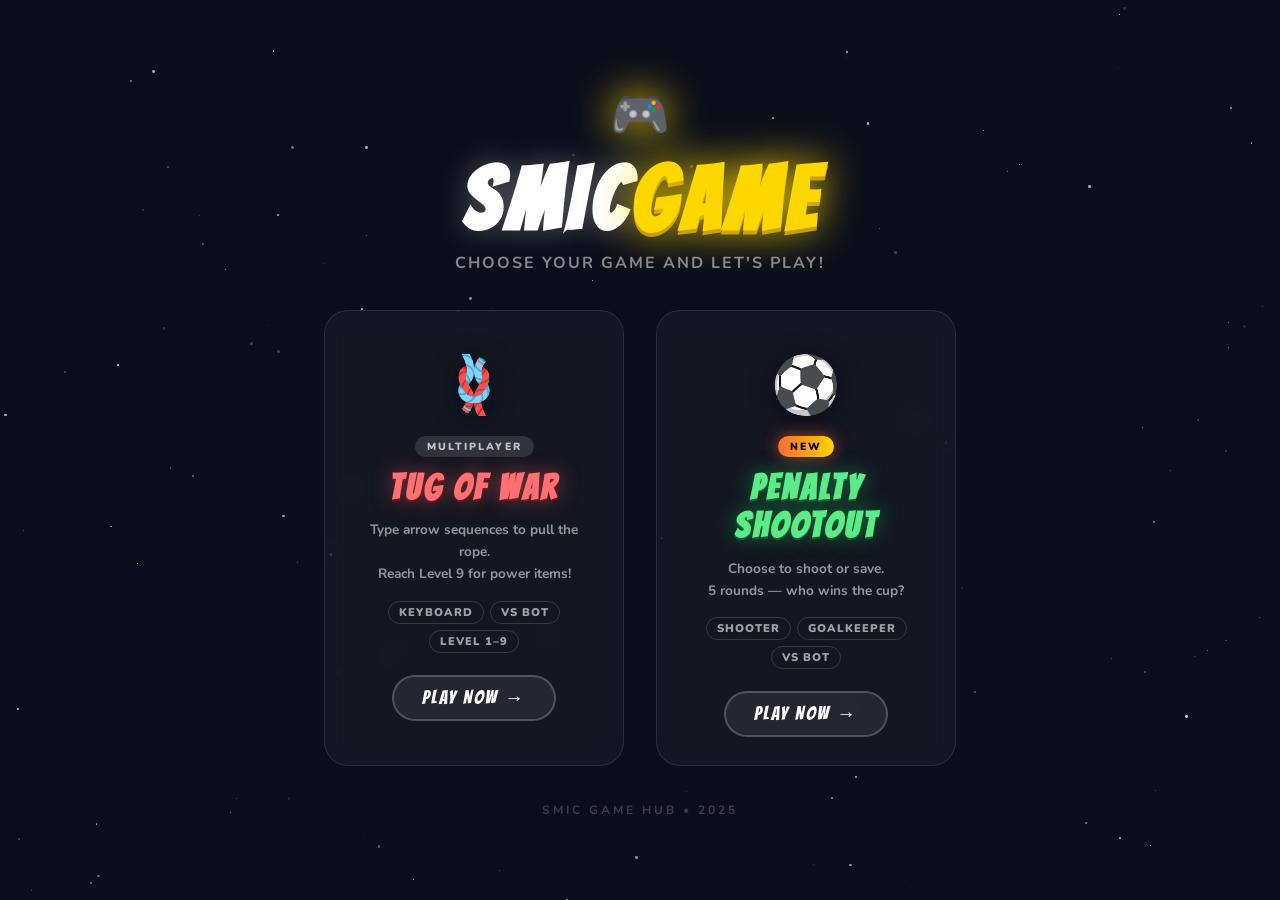
==== index.html @ a3be51b8 "Add files via upload" ====
<!DOCTYPE html>
<html lang="en">
<head>
    <meta charset="UTF-8">
    <meta name="viewport" content="width=device-width, initial-scale=1.0">
    <title>SMIC GAME HUB</title>
    <link rel="preconnect" href="https://fonts.googleapis.com">
    <link href="https://fonts.googleapis.com/css2?family=Bangers&family=Nunito:wght@700;900&display=swap" rel="stylesheet">
    <link rel="stylesheet" href="css/style.css">
</head>
<body>
    <div class="lobby-container">
        <div class="stars" id="stars"></div>

        <header class="lobby-header">
            <div class="logo-badge">🎮</div>
            <h1 class="lobby-title">SMIC<span>GAME</span></h1>
            <p class="lobby-sub">Choose your game and let's play!</p>
        </header>

        <div class="game-grid">
            <!-- TUG OF WAR -->
            <div class="game-card" id="card-tug" onclick="launchGame('games/tugofwar/tugofwar.html')">
                <div class="card-glow glow-red"></div>
                <div class="card-icon">🪢</div>
                <div class="card-badge">MULTIPLAYER</div>
                <h2 class="card-title">TUG OF WAR</h2>
                <p class="card-desc">Type arrow sequences to pull the rope.<br>Reach Level 9 for power items!</p>
                <div class="card-tags">
                    <span class="tag">Keyboard</span>
                    <span class="tag">VS Bot</span>
                    <span class="tag">Level 1–9</span>
                </div>
                <div class="card-play-btn">PLAY NOW →</div>
            </div>

            <!-- PENALTY SHOOTOUT -->
            <div class="game-card" id="card-penalty" onclick="launchGame('games/penalty/penalty.html')">
                <div class="card-glow glow-green"></div>
                <div class="card-icon">⚽</div>
                <div class="card-badge new-badge">NEW</div>
                <h2 class="card-title">PENALTY<br>SHOOTOUT</h2>
                <p class="card-desc">Choose to shoot or save.<br>5 rounds — who wins the cup?</p>
                <div class="card-tags">
                    <span class="tag">Shooter</span>
                    <span class="tag">Goalkeeper</span>
                    <span class="tag">VS Bot</span>
                </div>
                <div class="card-play-btn">PLAY NOW →</div>
            </div>
        </div>

        <footer class="lobby-footer">
            <span>SMIC GAME HUB • 2025</span>
        </footer>
    </div>

    <script src="js/main.js"></script>
</body>
</html>
---- css/style.css ----
* { box-sizing: border-box; margin: 0; padding: 0; }

body {
    min-height: 100vh;
    background: #0a0e1a;
    font-family: 'Nunito', sans-serif;
    overflow: hidden;
    display: flex;
    align-items: center;
    justify-content: center;
}

/* ── STARS BACKGROUND ── */
.stars {
    position: fixed;
    inset: 0;
    z-index: 0;
    pointer-events: none;
}
.star {
    position: absolute;
    border-radius: 50%;
    background: #fff;
    animation: twinkle var(--dur) ease-in-out infinite alternate;
    opacity: var(--op);
}
@keyframes twinkle {
    from { opacity: var(--op); transform: scale(1); }
    to   { opacity: calc(var(--op) * 0.2); transform: scale(0.6); }
}

/* ── LOBBY CONTAINER ── */
.lobby-container {
    position: relative;
    z-index: 1;
    width: 100vw;
    min-height: 100vh;
    display: flex;
    flex-direction: column;
    align-items: center;
    justify-content: center;
    padding: 32px 20px;
    gap: 36px;
}

/* ── HEADER ── */
.lobby-header {
    display: flex;
    flex-direction: column;
    align-items: center;
    gap: 8px;
}
.logo-badge {
    font-size: 3rem;
    filter: drop-shadow(0 0 20px #ffd700);
    animation: float 3s ease-in-out infinite;
}
@keyframes float {
    0%,100% { transform: translateY(0); }
    50%      { transform: translateY(-10px); }
}
.lobby-title {
    font-family: 'Bangers', cursive;
    font-size: clamp(3rem, 8vw, 5.5rem);
    letter-spacing: 6px;
    color: #fff;
    text-shadow: 0 0 30px rgba(255,255,255,0.3);
    line-height: 1;
}
.lobby-title span {
    color: #ffd700;
    text-shadow: 0 0 40px #ffd700, 0 4px 0 #b8860b;
}
.lobby-sub {
    font-size: 1rem;
    color: rgba(255,255,255,0.5);
    letter-spacing: 2px;
    text-transform: uppercase;
    font-weight: 700;
}

/* ── GAME GRID ── */
.game-grid {
    display: flex;
    gap: 32px;
    flex-wrap: wrap;
    justify-content: center;
}

/* ── GAME CARD ── */
.game-card {
    position: relative;
    width: 300px;
    background: rgba(255,255,255,0.04);
    border: 1px solid rgba(255,255,255,0.1);
    border-radius: 24px;
    padding: 36px 28px 28px;
    cursor: pointer;
    display: flex;
    flex-direction: column;
    align-items: center;
    gap: 12px;
    overflow: hidden;
    transition: transform 0.25s cubic-bezier(.34,1.56,.64,1), border-color 0.25s;
    backdrop-filter: blur(10px);
}
.game-card:hover {
    transform: translateY(-10px) scale(1.02);
    border-color: rgba(255,255,255,0.25);
}
.game-card:hover .card-glow { opacity: 1; }
.game-card:hover .card-play-btn { gap: 10px; letter-spacing: 3px; }

.card-glow {
    position: absolute;
    inset: 0;
    border-radius: 24px;
    opacity: 0;
    transition: opacity 0.3s;
    pointer-events: none;
}
.glow-red  { background: radial-gradient(circle at 50% 0%, rgba(220,50,50,0.25) 0%, transparent 70%); }
.glow-green{ background: radial-gradient(circle at 50% 0%, rgba(40,200,100,0.25) 0%, transparent 70%); }

.card-icon {
    font-size: 3.5rem;
    filter: drop-shadow(0 4px 12px rgba(0,0,0,0.5));
    animation: cardFloat 4s ease-in-out infinite;
}
#card-penalty .card-icon { animation-delay: -2s; }
@keyframes cardFloat {
    0%,100% { transform: translateY(0) rotate(-3deg); }
    50%      { transform: translateY(-8px) rotate(3deg); }
}

.card-badge {
    font-size: 0.65rem;
    font-weight: 900;
    letter-spacing: 2px;
    padding: 3px 12px;
    border-radius: 20px;
    background: rgba(255,255,255,0.12);
    color: rgba(255,255,255,0.7);
    text-transform: uppercase;
}
.new-badge {
    background: linear-gradient(90deg, #ff6b35, #ffd700);
    color: #000;
    box-shadow: 0 0 16px rgba(255,107,53,0.6);
}

.card-title {
    font-family: 'Bangers', cursive;
    font-size: 2.2rem;
    letter-spacing: 3px;
    color: #fff;
    text-align: center;
    line-height: 1.1;
    text-shadow: 0 2px 0 rgba(0,0,0,0.5);
}
#card-tug .card-title      { color: #ff7070; text-shadow: 0 0 20px rgba(255,100,100,0.5), 0 2px 0 #7a0000; }
#card-penalty .card-title  { color: #5deb8a; text-shadow: 0 0 20px rgba(50,220,100,0.5), 0 2px 0 #005a1e; }

.card-desc {
    font-size: 0.85rem;
    color: rgba(255,255,255,0.55);
    text-align: center;
    line-height: 1.6;
    font-weight: 700;
}

.card-tags {
    display: flex;
    gap: 6px;
    flex-wrap: wrap;
    justify-content: center;
    margin-top: 4px;
}
.tag {
    font-size: 0.7rem;
    font-weight: 900;
    letter-spacing: 1px;
    padding: 3px 10px;
    border-radius: 20px;
    border: 1px solid rgba(255,255,255,0.15);
    color: rgba(255,255,255,0.6);
    text-transform: uppercase;
}

.card-play-btn {
    margin-top: 10px;
    font-family: 'Bangers', cursive;
    font-size: 1.2rem;
    letter-spacing: 2px;
    padding: 10px 28px;
    border-radius: 40px;
    color: #fff;
    transition: letter-spacing 0.2s, background 0.2s;
    border: 2px solid rgba(255,255,255,0.2);
    background: rgba(255,255,255,0.07);
}
#card-tug:hover .card-play-btn {
    background: rgba(220,50,50,0.3);
    border-color: #ff7070;
    box-shadow: 0 0 20px rgba(220,50,50,0.4);
}
#card-penalty:hover .card-play-btn {
    background: rgba(40,200,100,0.25);
    border-color: #5deb8a;
    box-shadow: 0 0 20px rgba(40,200,100,0.4);
}

/* ── FOOTER ── */
.lobby-footer {
    font-size: 0.75rem;
    color: rgba(255,255,255,0.2);
    letter-spacing: 3px;
    text-transform: uppercase;
    font-weight: 700;
}

/* ── LAUNCH TRANSITION ── */
.launch-overlay {
    position: fixed;
    inset: 0;
    background: #0a0e1a;
    z-index: 999;
    opacity: 0;
    pointer-events: none;
    transition: opacity 0.35s ease;
}
.launch-overlay.active {
    opacity: 1;
    pointer-events: auto;
}
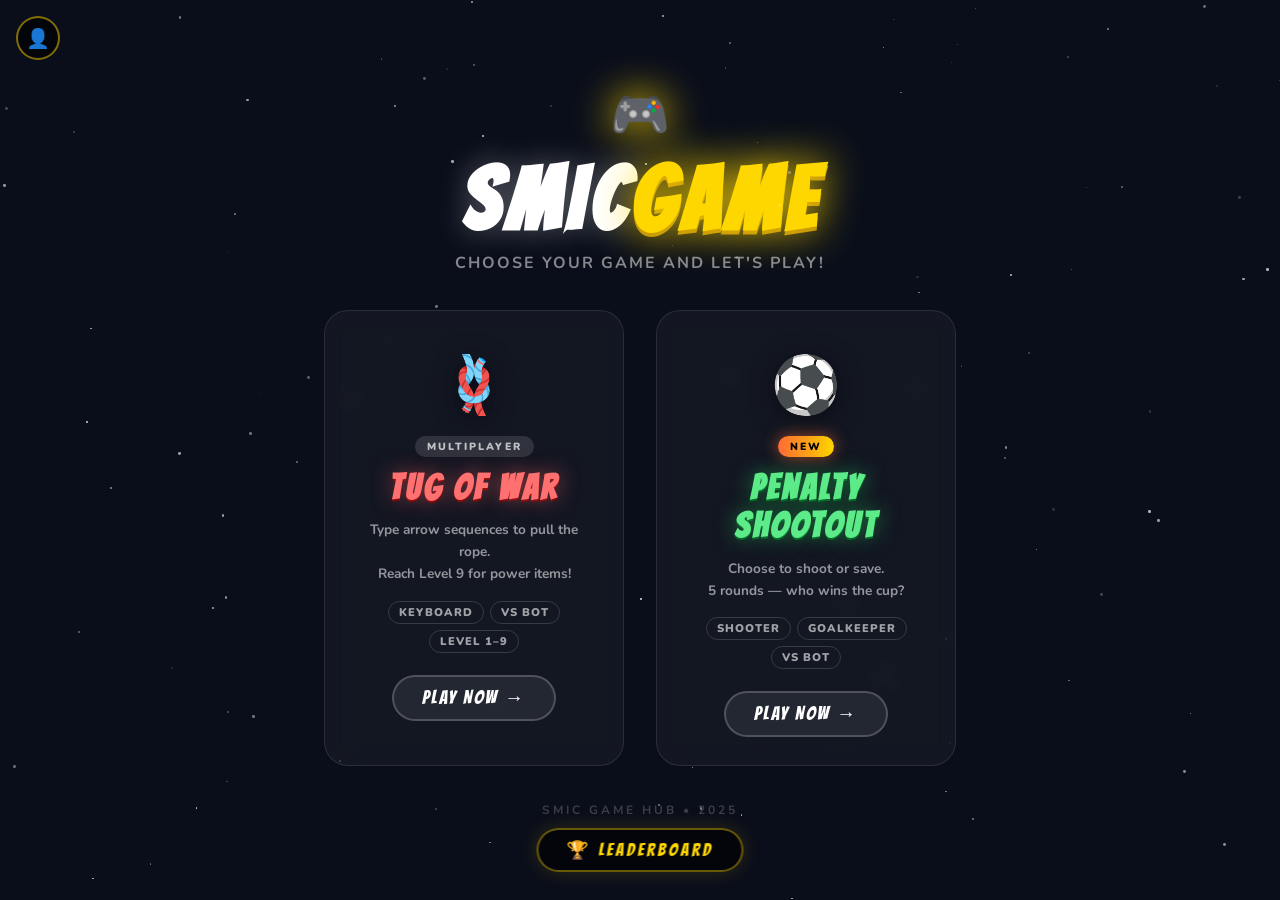
==== commit c7e6e300: "Add files via upload" ====
--- a/index.html
+++ b/index.html
@@ -56,5 +56,6 @@
     </div>
 
     <script src="js/main.js"></script>
+    <script src="js/profile.js"></script>
 </body>
 </html>
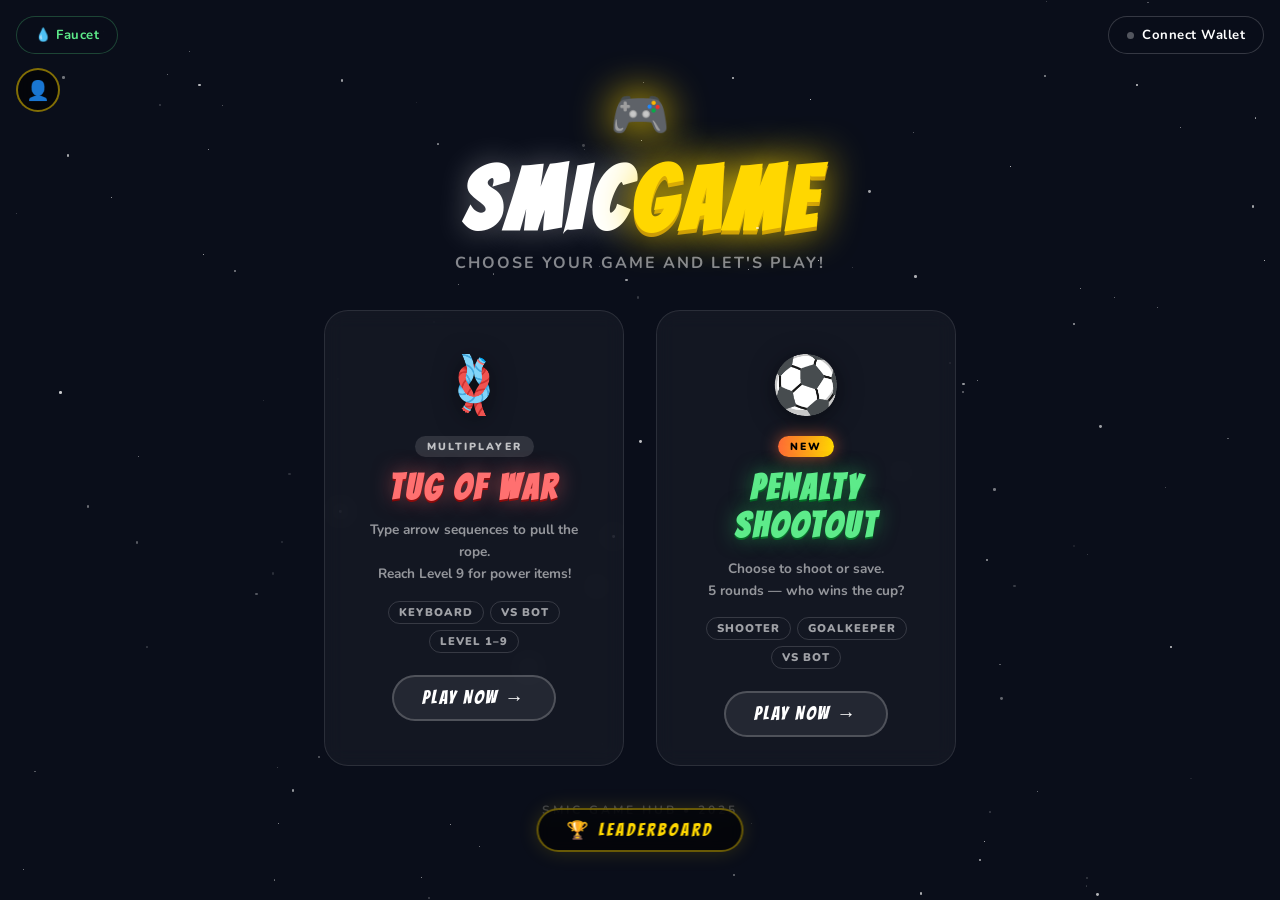
==== commit 75f17cce: "Add files via upload" ====
--- a/index.html
+++ b/index.html
@@ -56,6 +56,11 @@
     </div>
 
     <script src="js/main.js"></script>
+    <script src="js/wallet.js"></script>
     <script src="js/profile.js"></script>
+    <style>
+        #profileWidget { top: 68px !important; left: 16px !important; }
+        #lbFloatBtn { bottom: 48px !important; }
+    </style>
 </body>
 </html>
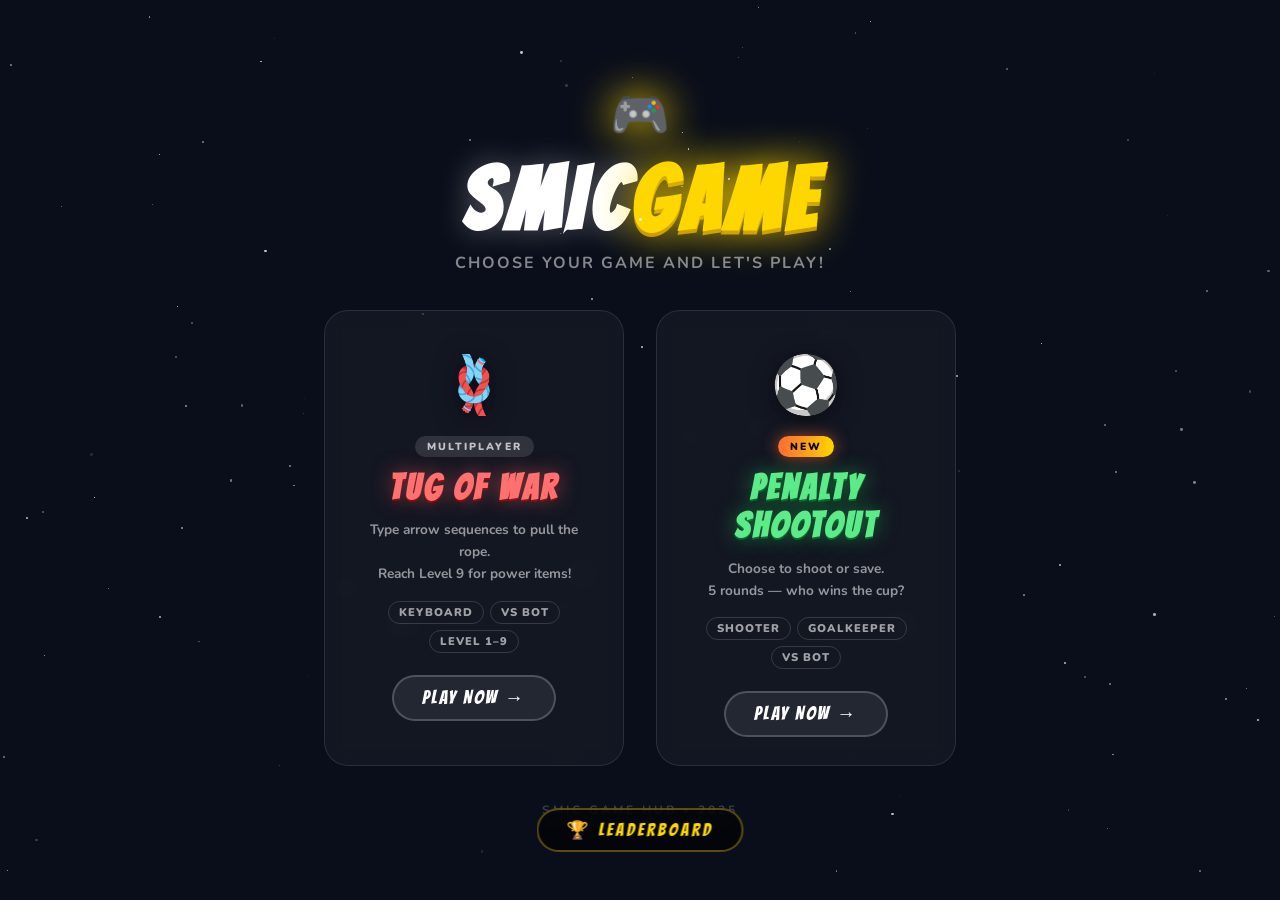
==== commit 63ce9814: "Add files via upload" ====
--- a/index.html
+++ b/index.html
@@ -59,7 +59,8 @@
     <script src="js/wallet.js"></script>
     <script src="js/profile.js"></script>
     <style>
-        #profileWidget { top: 68px !important; left: 16px !important; }
+        #smicProfileWidget { top: 68px !important; left: 16px !important; }
+        #smicLBBtn { bottom: 48px !important; }
         #lbFloatBtn { bottom: 48px !important; }
     </style>
 </body>
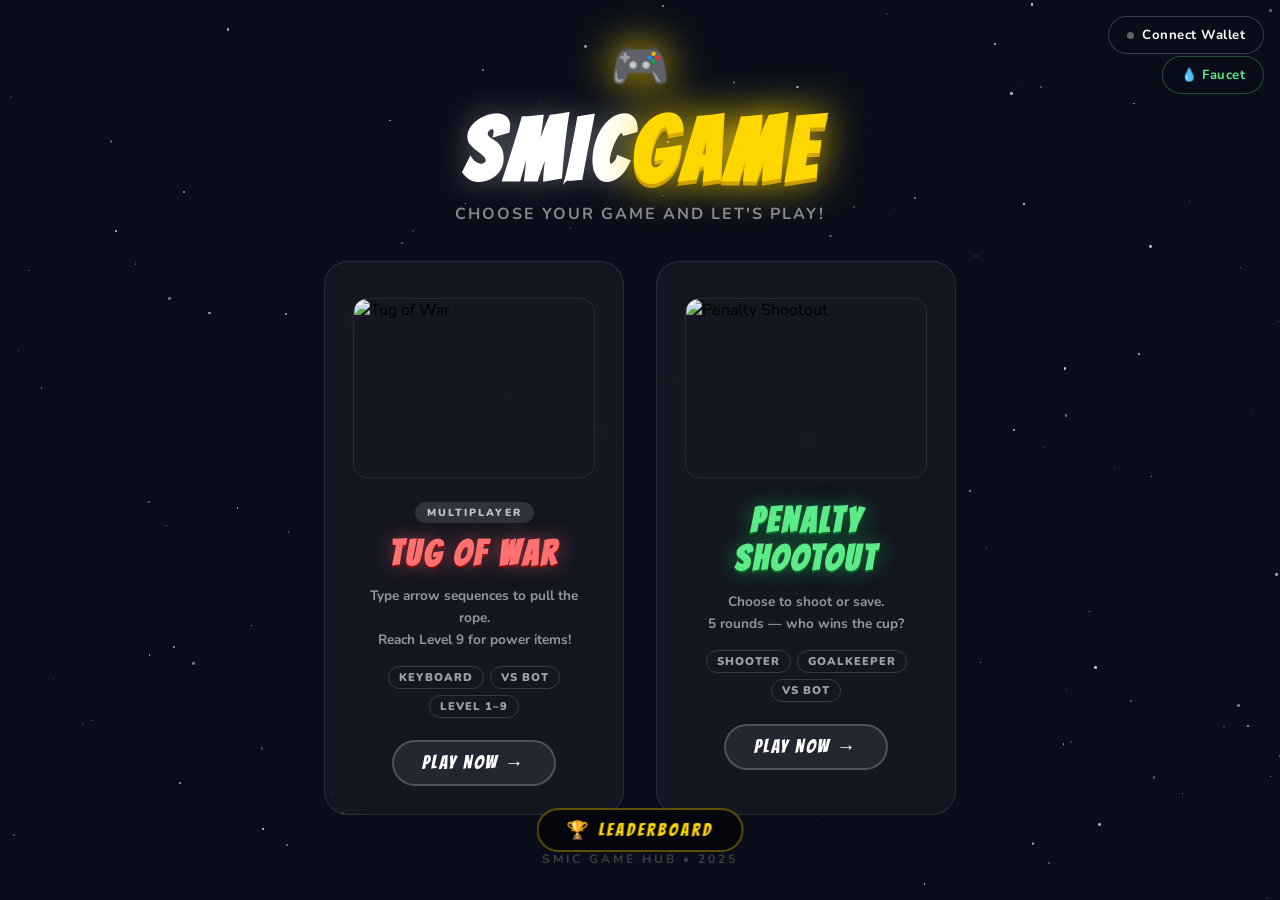
==== commit 287f91dd: "Add files via upload" ====
--- a/index.html
+++ b/index.html
@@ -21,8 +21,8 @@
         <div class="game-grid">
             <!-- TUG OF WAR -->
             <div class="game-card" id="card-tug" onclick="launchGame('games/tugofwar/tugofwar.html')">
-                <div class="card-glow glow-red"></div>
-                <div class="card-icon">🪢</div>
+                <div class="card-glow glow-red"></div> 
+		<img class="card-thumbnail" src="assets/images/thumbnail/thumbnail1.png" alt="Tug of War"> 
                 <div class="card-badge">MULTIPLAYER</div>
                 <h2 class="card-title">TUG OF WAR</h2>
                 <p class="card-desc">Type arrow sequences to pull the rope.<br>Reach Level 9 for power items!</p>
@@ -37,8 +37,7 @@
             <!-- PENALTY SHOOTOUT -->
             <div class="game-card" id="card-penalty" onclick="launchGame('games/penalty/penalty.html')">
                 <div class="card-glow glow-green"></div>
-                <div class="card-icon">⚽</div>
-                <div class="card-badge new-badge">NEW</div>
+		<img class="card-thumbnail" src="assets/images/thumbnail/thumbnail2.png" alt="Penalty Shootout">  
                 <h2 class="card-title">PENALTY<br>SHOOTOUT</h2>
                 <p class="card-desc">Choose to shoot or save.<br>5 rounds — who wins the cup?</p>
                 <div class="card-tags">
--- a/css/style.css
+++ b/css/style.css
@@ -233,3 +233,19 @@
     opacity: 1;
     pointer-events: auto;
 }
+/* ── Card Thumbnail ── */
+.card-thumbnail {
+    width: 100%;
+    height: 180px;
+    object-fit: cover;
+    border-radius: 14px;
+    margin-bottom: 12px;
+    display: block;
+    border: 1px solid rgba(255,255,255,0.08);
+    transition: transform 0.3s ease, filter 0.3s ease;
+}
+
+.game-card:hover .card-thumbnail {
+    transform: scale(1.03);
+    filter: brightness(1.1);
+}
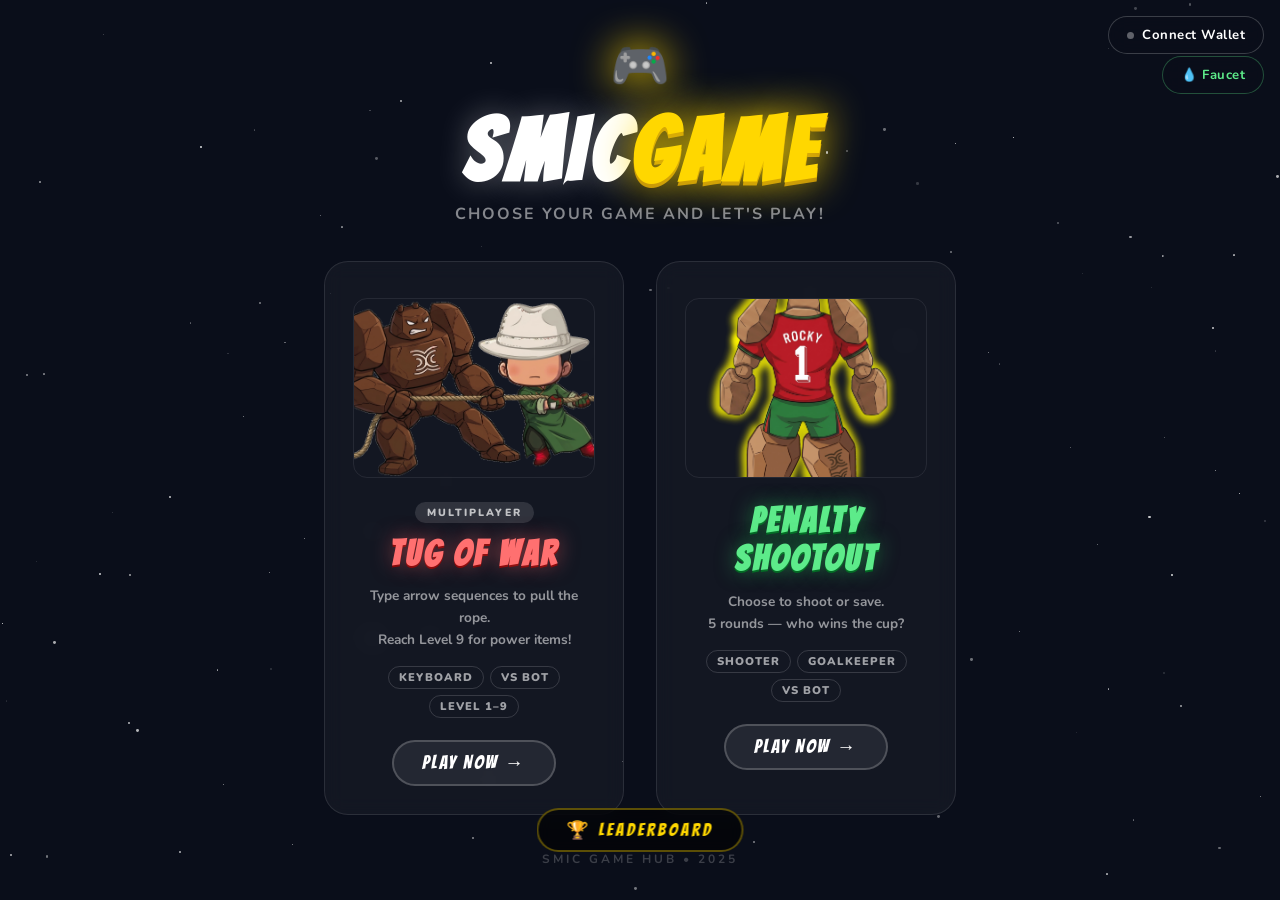
==== commit d20a22a3: "Update index.html" ====
--- a/index.html
+++ b/index.html
@@ -35,7 +35,7 @@
             </div>
 
             <!-- PENALTY SHOOTOUT -->
-            <div class="game-card" id="card-penalty" onclick="launchGame('games/penalty/penalty.html')">
+            <div class="game-card" id="card-penalty" onclick="launchGame('games/football/penalty.html')">
                 <div class="card-glow glow-green"></div>
 		<img class="card-thumbnail" src="assets/images/thumbnail/thumbnail2.png" alt="Penalty Shootout">  
                 <h2 class="card-title">PENALTY<br>SHOOTOUT</h2>
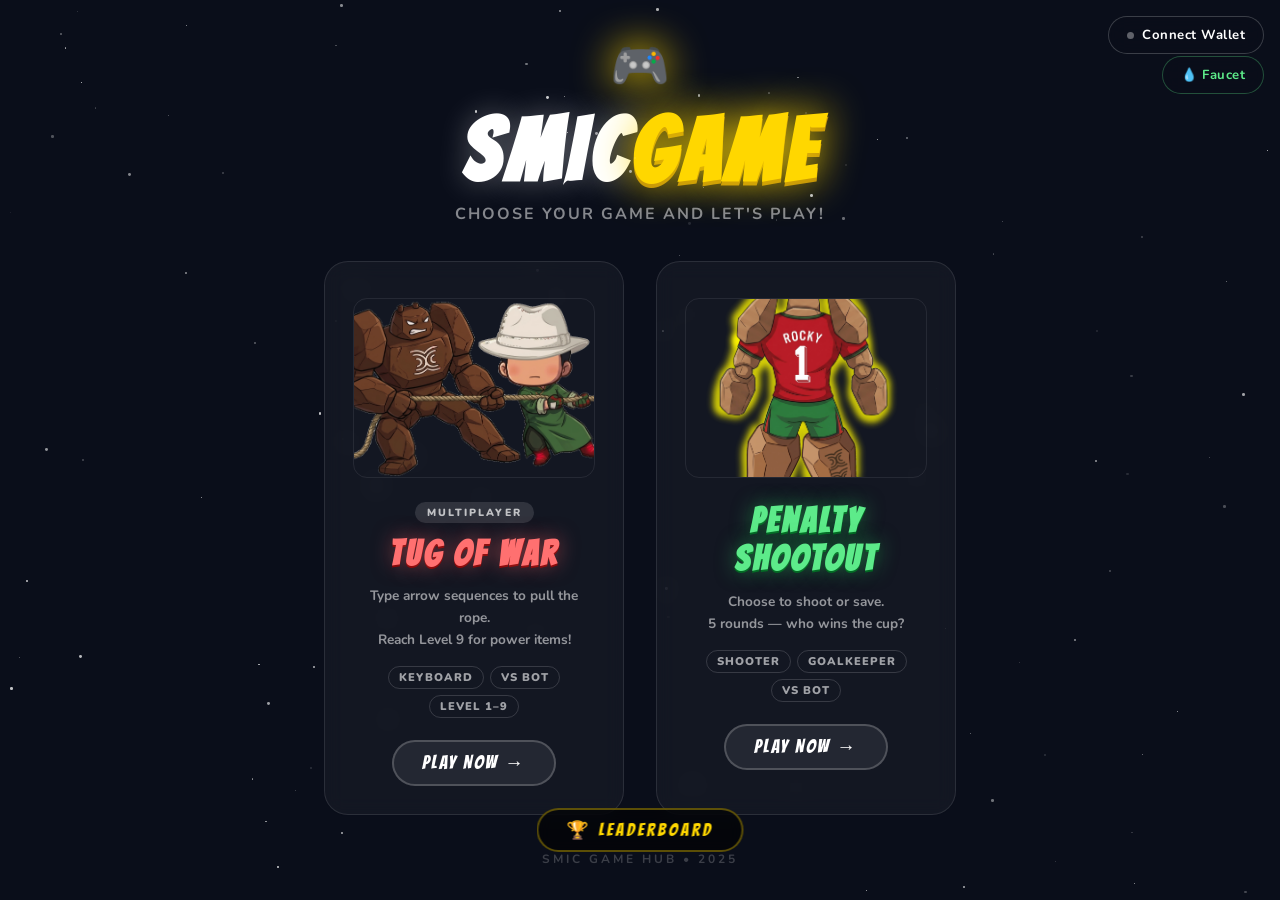
==== commit 3ff4c176: "Update index.html" ====
--- a/index.html
+++ b/index.html
@@ -35,7 +35,7 @@
             </div>
 
             <!-- PENALTY SHOOTOUT -->
-            <div class="game-card" id="card-penalty" onclick="launchGame('games/football/penalty.html')">
+            <div class="game-card" id="card-penalty" onclick="launchGame('games/football/index.html')">
                 <div class="card-glow glow-green"></div>
 		<img class="card-thumbnail" src="assets/images/thumbnail/thumbnail2.png" alt="Penalty Shootout">  
                 <h2 class="card-title">PENALTY<br>SHOOTOUT</h2>
